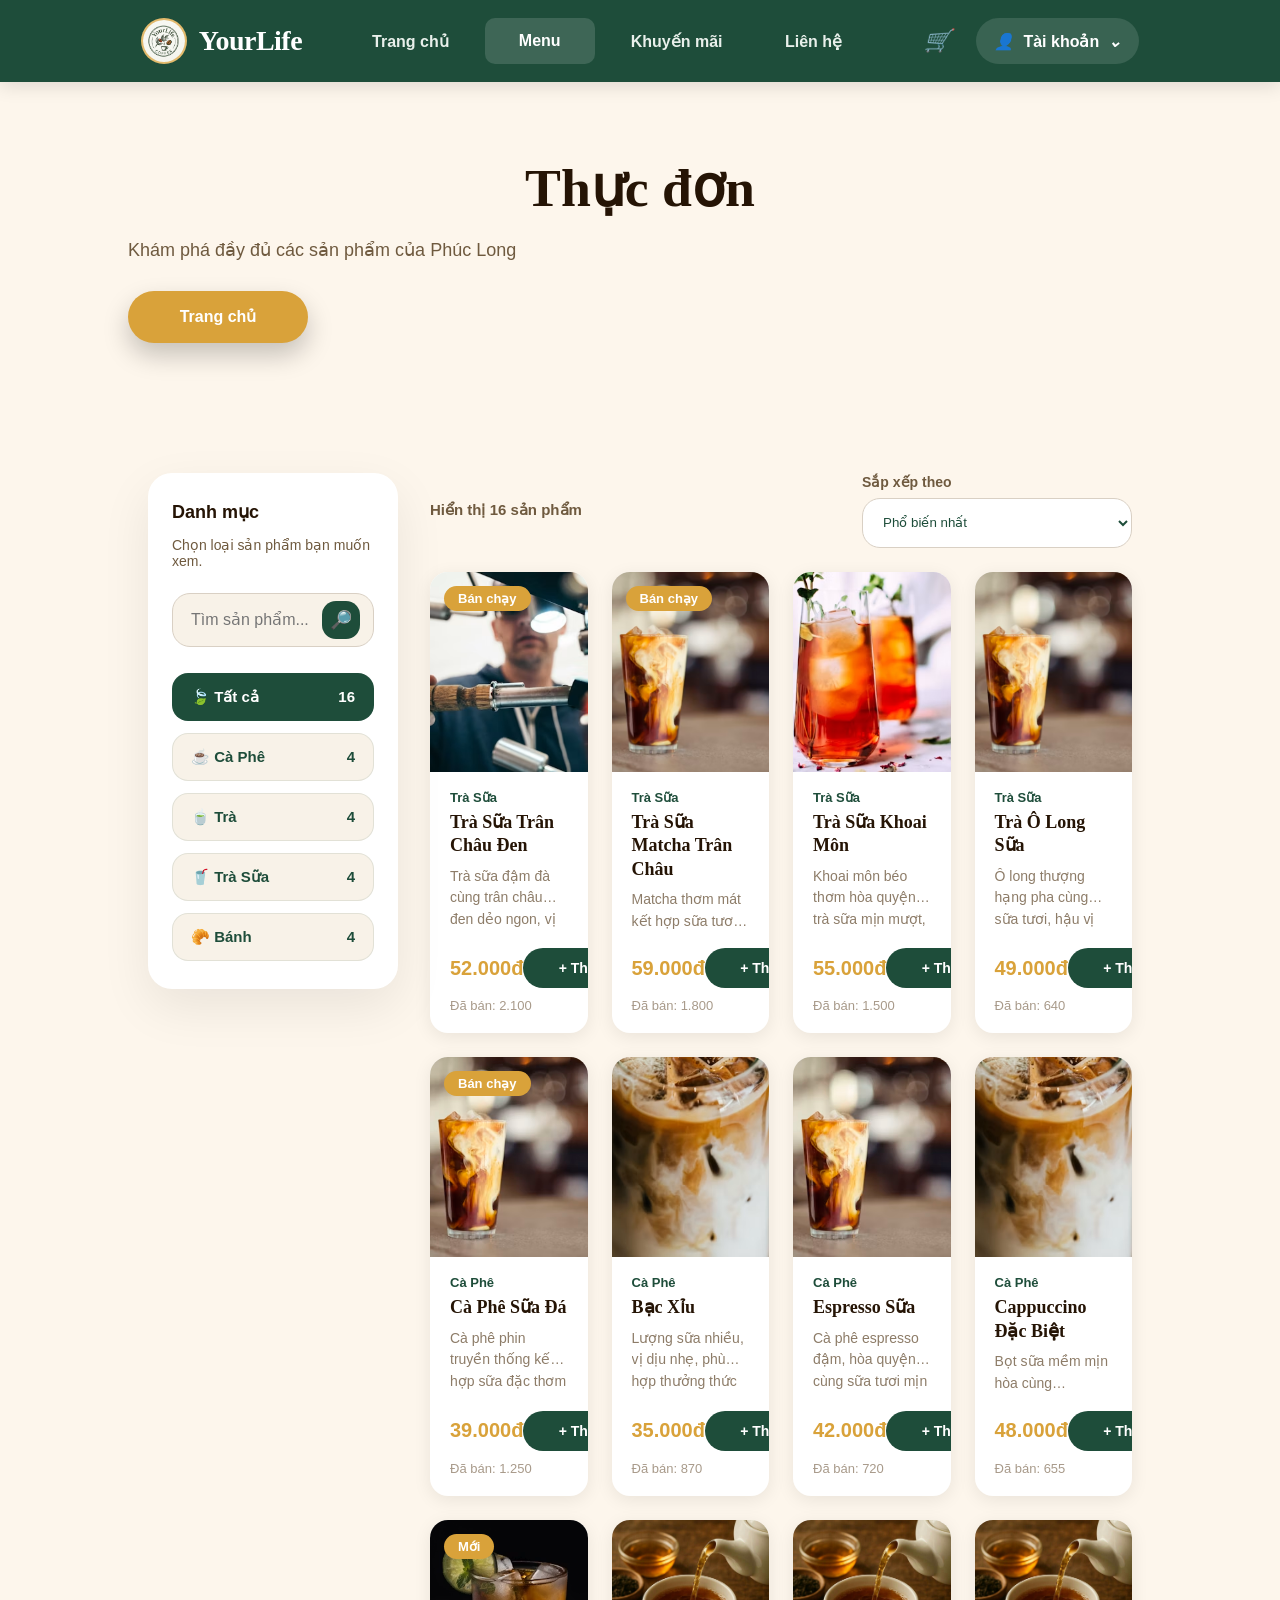
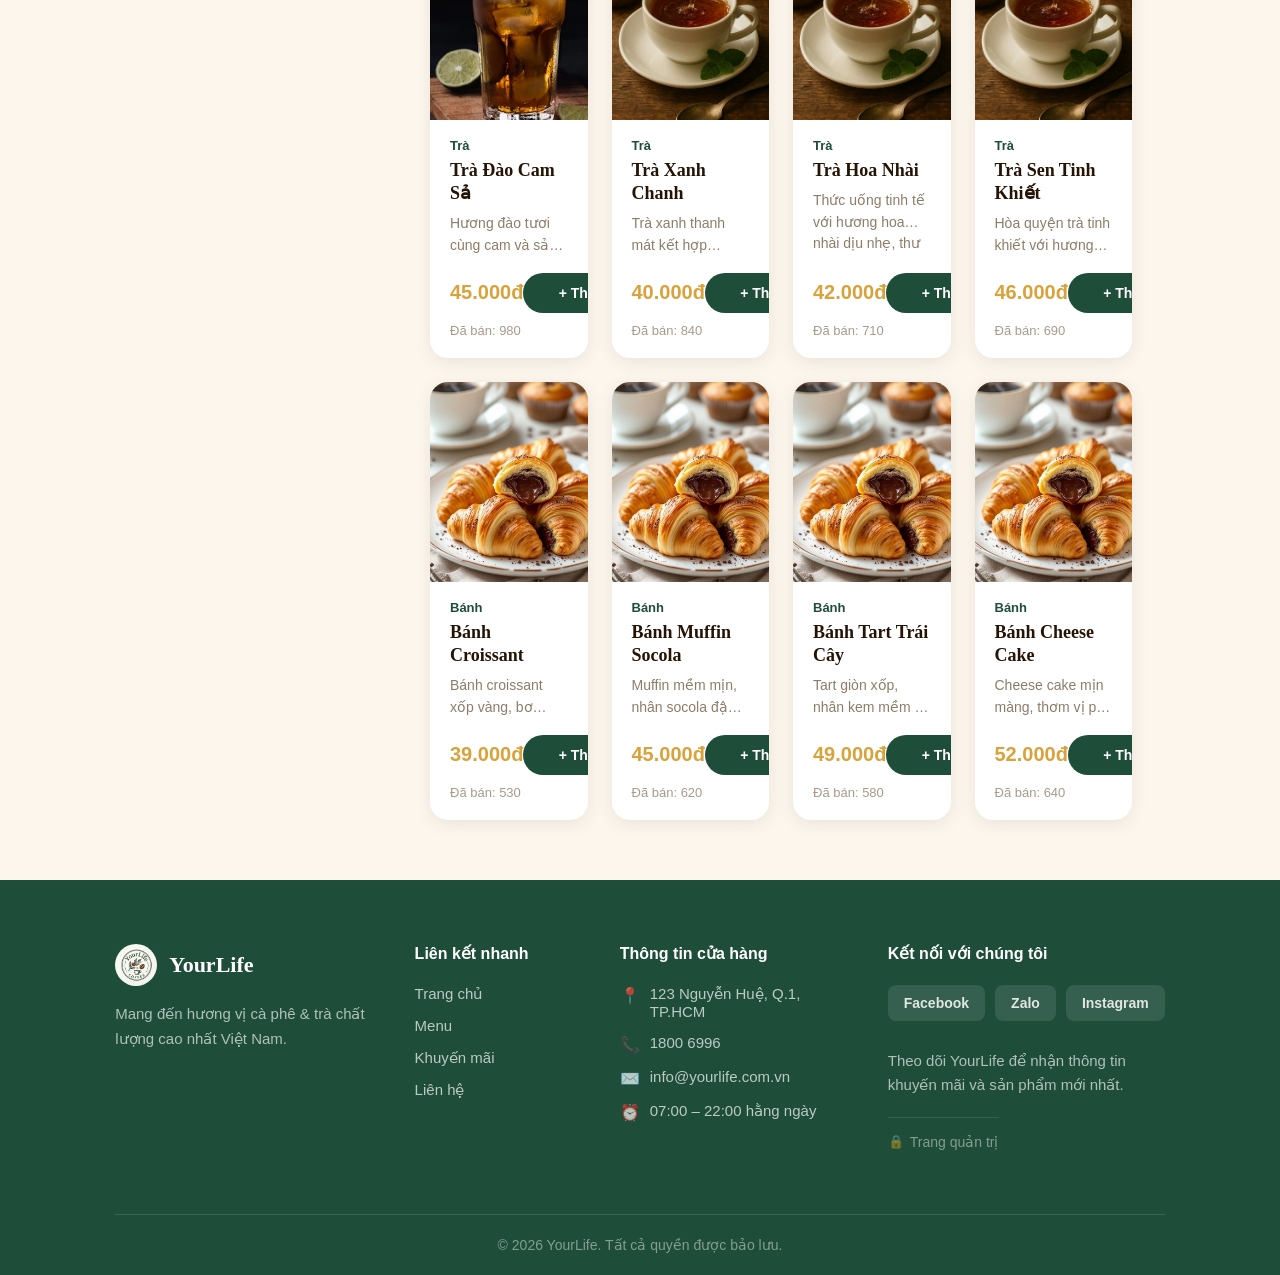
==== Menu.html @ 8ef3c460 "cc" ====
<!doctype html>
<html lang="vi">
  <head>
    <meta charset="UTF-8" />
    <meta name="viewport" content="width=device-width, initial-scale=1.0" />
    <title>YourLife Coffee - Menu</title>
    
    <link rel="stylesheet" href="./assets/css/style.css" />
  </head>
  <body id="top">
    <header class="header">
      <a href="./index.html" target="_self" class="header-brand">
        <div class="brand-icon">
          <img src="./assets/images/logo.jpg" alt="YourLife Coffee" />
        </div>
        <span class="brand-name">YourLife</span>
      </a>
      <nav class="navbar">
        <ul class="nav">
          <li class="nav-item"><a href="./index.html" class="nav-link">Trang chủ</a></li>
          <li class="nav-item"><a href="./Menu.html" class="nav-link active">Menu</a></li>
          <li class="nav-item"><a href="#" class="nav-link">Khuyến mãi</a></li>
          <li class="nav-item"><a href="./pages/contact.html" class="nav-link">Liên hệ</a></li>
        </ul>
      </nav>
      <div class="header-action">
        <a href="./index.html" class="cart">
          <i class="icon-cart"></i>
        </a>
        <button class="account">
          <i class="icon-user"></i>
          <span>Tài khoản</span>
          <i class="icon-char"></i>
        </button>
      </div>
    </header>

    <main>
      <section class="menu-hero">
        <div class="menu-hero-inner">
          <div class="menu-title-group">
            
            <h1 class="menu-heading">Thực đơn</h1>
            <p class="menu-desc">Khám phá đầy đủ các sản phẩm của Phúc Long</p>
            <div class="menu-hero-actions">
              <a href="./index.html" class="btn-primary">Trang chủ</a>
       
            </div>
          </div>
        </div>
      </section>

      <section class="menu-layout" id="menu-panel">
        <aside class="menu-sidebar">
          <h3>Danh mục</h3>
          <p>Chọn loại sản phẩm bạn muốn xem.</p>
          <div class="menu-search">
            <input id="product-search" type="search" placeholder="Tìm sản phẩm..." />
            <span class="icon-search">🔎</span>
          </div>
        <div class="menu-categories">

    <a href="#" class="menu-category-link active" data-category="all">
        <span class="menu-category-name">
            <span class="menu-category-icon">🍃</span>
            Tất cả
        </span>
        <span class="menu-category-count">16</span>
    </a>

    <a href="#" class="menu-category-link" data-category="cafe">
        <span class="menu-category-name">
            <span class="menu-category-icon">☕</span>
            Cà Phê
        </span>
        <span class="menu-category-count">4</span>
    </a>

    <a href="#" class="menu-category-link" data-category="tra">
        <span class="menu-category-name">
            <span class="menu-category-icon">🍵</span>
            Trà
        </span>
        <span class="menu-category-count">4</span>
    </a>

    <a href="#" class="menu-category-link" data-category="trasua">
        <span class="menu-category-name">
            <span class="menu-category-icon">🥤</span>
            Trà Sữa
        </span>
        <span class="menu-category-count">4</span>
    </a>

    <a href="#" class="menu-category-link" data-category="banh">
        <span class="menu-category-name">
            <span class="menu-category-icon">🥐</span>
            Bánh
        </span>
        <span class="menu-category-count">4</span>
    </a>

</div>
          </div>
        </aside>

        <div class="menu-panel">
          <div class="menu-content-header">
            <div class="menu-results">Hiển thị 16 sản phẩm</div>
            <div class="menu-sort">
              <label for="sort">Sắp xếp theo</label>
              <select id="sort">
                <option value="popular">Phổ biến nhất</option>
                <option value="low-high">Giá thấp đến cao</option>
                <option value="high-low">Giá cao đến thấp</option>
                <option value="newest">Mới nhất</option>
              </select>
            </div>
          </div>

          <div class="product-grid">
            <div class="product-card" data-category="trasua" data-name="Trà Sữa Trân Châu Đen">
              <div class="product-image-wrap">
                <img src="./assets/images/menu/trasuatranchauden.avif" alt="Trà Sữa Trân Châu Đen" />
                <span class="product-badge ban-chay">Bán chạy</span>
              </div>
              <div class="product-body">
                <span class="product-category">Trà Sữa</span>
                <h3 class="product-name">Trà Sữa Trân Châu Đen</h3>
                <p class="product-desc">Trà sữa đậm đà cùng trân châu đen dẻo ngon, vị ngọt vừa phải.</p>
                <div class="product-footer">
                  <span class="product-price">52.000đ</span>
                  <button class="btn-add">+ Thêm</button>
                </div>
                <p class="product-sold">Đã bán: 2.100</p>
              </div>
            </div>
            <div class="product-card" data-category="trasua" data-name="Trà Sữa Matcha Trân Châu">
              <div class="product-image-wrap">
                <img src="./assets/images/menu/trasua.avif" alt="Trà Sữa Matcha Trân Châu" />
                <span class="product-badge ban-chay">Bán chạy</span>
              </div>
              <div class="product-body">
                <span class="product-category">Trà Sữa</span>
                <h3 class="product-name">Trà Sữa Matcha Trân Châu</h3>
                <p class="product-desc">Matcha thơm mát kết hợp sữa tươi và trân châu, vị tươi sang.</p>
                <div class="product-footer">
                  <span class="product-price">59.000đ</span>
                  <button class="btn-add">+ Thêm</button>
                </div>
                <p class="product-sold">Đã bán: 1.800</p>
              </div>
            </div>
            <div class="product-card" data-category="trasua" data-name="Trà Sữa Khoai Môn">
              <div class="product-image-wrap">
                <img src="./assets/images/menu/truasuakhoaimon.avif" alt="Trà Sữa Khoai Môn" />
              </div>
              <div class="product-body">
                <span class="product-category">Trà Sữa</span>
                <h3 class="product-name">Trà Sữa Khoai Môn</h3>
                <p class="product-desc">Khoai môn béo thơm hòa quyện trà sữa mịn mượt, vị quyến rũ.</p>
                <div class="product-footer">
                  <span class="product-price">55.000đ</span>
                  <button class="btn-add">+ Thêm</button>
                </div>
                <p class="product-sold">Đã bán: 1.500</p>
              </div>
            </div>
            <div class="product-card" data-category="trasua" data-name="Trà Ô Long Sữa">
              <div class="product-image-wrap">
                <img src="./assets/images/menu/trasua.avif" alt="Trà Ô Long Sữa" />
              </div>
              <div class="product-body">
                <span class="product-category">Trà Sữa</span>
                <h3 class="product-name">Trà Ô Long Sữa</h3>
                <p class="product-desc">Ô long thượng hạng pha cùng sữa tươi, hậu vị ngọt thanh đặc trưng.</p>
                <div class="product-footer">
                  <span class="product-price">49.000đ</span>
                  <button class="btn-add">+ Thêm</button>
                </div>
                <p class="product-sold">Đã bán: 640</p>
              </div>
            </div>
            
            <div class="product-card" data-category="cafe" data-name="Cà Phê Sữa Đá">
              <div class="product-image-wrap">
                <img src="./assets/images/menu/cafesuada.avif" alt="Cà Phê Sữa Đá" />
                <span class="product-badge ban-chay">Bán chạy</span>
              </div>
              <div class="product-body">
                <span class="product-category">Cà Phê</span>
                <h3 class="product-name">Cà Phê Sữa Đá</h3>
                <p class="product-desc">Cà phê phin truyền thống kết hợp sữa đặc thơm ngon, đậm vị Việt.</p>
                <div class="product-footer">
                  <span class="product-price">39.000đ</span>
                  <button class="btn-add">+ Thêm</button>
                </div>
                <p class="product-sold">Đã bán: 1.250</p>
              </div>
            </div>
            <div class="product-card" data-category="cafe" data-name="Bạc Xỉu">
              <div class="product-image-wrap">
                <img src="./assets/images/menu/bacxiu.avif" alt="Bạc Xỉu" />
              </div>
              <div class="product-body">
                <span class="product-category">Cà Phê</span>
                <h3 class="product-name">Bạc Xỉu</h3>
                <p class="product-desc">Lượng sữa nhiều, vị dịu nhẹ, phù hợp thưởng thức khi cần thư giãn.</p>
                <div class="product-footer">
                  <span class="product-price">35.000đ</span>
                  <button class="btn-add">+ Thêm</button>
                </div>
                <p class="product-sold">Đã bán: 870</p>
              </div>
            </div>
            <div class="product-card" data-category="cafe" data-name="Espresso Sữa">
              <div class="product-image-wrap">
                <img src="./assets/images/menu/cafesuada.avif" alt="Espresso Sữa" />
              </div>
              <div class="product-body">
                <span class="product-category">Cà Phê</span>
                <h3 class="product-name">Espresso Sữa</h3>
                <p class="product-desc">Cà phê espresso đậm, hòa quyện cùng sữa tươi mịn màng.</p>
                <div class="product-footer">
                  <span class="product-price">42.000đ</span>
                  <button class="btn-add">+ Thêm</button>
                </div>
                <p class="product-sold">Đã bán: 720</p>
              </div>
            </div>
            <div class="product-card" data-category="cafe" data-name="Cappuccino Đặc Biệt">
              <div class="product-image-wrap">
                <img src="./assets/images/menu/bacxiu.avif" alt="Cappuccino Đặc Biệt" />
              </div>
              <div class="product-body">
                <span class="product-category">Cà Phê</span>
                <h3 class="product-name">Cappuccino Đặc Biệt</h3>
                <p class="product-desc">Bọt sữa mềm mịn hòa cùng espresso đậm, tạo vị cà phê chuẩn Ý.</p>
                <div class="product-footer">
                  <span class="product-price">48.000đ</span>
                  <button class="btn-add">+ Thêm</button>
                </div>
                <p class="product-sold">Đã bán: 655</p>
              </div>
            </div>
            <div class="product-card" data-category="tra" data-name="Trà Đào Cam Sả">
              <div class="product-image-wrap">
                <img src="./assets/images/menu/tradaocamxa.avif" alt="Trà Đào Cam Sả" />
                <span class="product-badge moi">Mới</span>
              </div>
              <div class="product-body">
                <span class="product-category">Trà</span>
                <h3 class="product-name">Trà Đào Cam Sả</h3>
                <p class="product-desc">Hương đào tươi cùng cam và sả tạo thức uống mát lạnh, thanh khiết.</p>
                <div class="product-footer">
                  <span class="product-price">45.000đ</span>
                  <button class="btn-add">+ Thêm</button>
                </div>
                <p class="product-sold">Đã bán: 980</p>
              </div>
            </div>
            <div class="product-card" data-category="tra" data-name="Trà Xanh Chanh">
              <div class="product-image-wrap">
                <img src="./assets/images/trà.jpg" alt="Trà Xanh Chanh" />
              </div>
              <div class="product-body">
                <span class="product-category">Trà</span>
                <h3 class="product-name">Trà Xanh Chanh</h3>
                <p class="product-desc">Trà xanh thanh mát kết hợp chanh tươi, giải nhiệt sảng khoái.</p>
                <div class="product-footer">
                  <span class="product-price">40.000đ</span>
                  <button class="btn-add">+ Thêm</button>
                </div>
                <p class="product-sold">Đã bán: 840</p>
              </div>
            </div>
            <div class="product-card" data-category="tra" data-name="Trà Hoa Nhài">
              <div class="product-image-wrap">
                <img src="./assets/images/trà.jpg" alt="Trà Hoa Nhài" />
              </div>
              <div class="product-body">
                <span class="product-category">Trà</span>
                <h3 class="product-name">Trà Hoa Nhài</h3>
                <p class="product-desc">Thức uống tinh tế với hương hoa nhài dịu nhẹ, thư thái ngày dài.</p>
                <div class="product-footer">
                  <span class="product-price">42.000đ</span>
                  <button class="btn-add">+ Thêm</button>
                </div>
                <p class="product-sold">Đã bán: 710</p>
              </div>
            </div>
            <div class="product-card" data-category="tra" data-name="Trà Sen Tinh Khiết">
              <div class="product-image-wrap">
                <img src="./assets/images/trà.jpg" alt="Trà Sen Tinh Khiết" />
              </div>
              <div class="product-body">
                <span class="product-category">Trà</span>
                <h3 class="product-name">Trà Sen Tinh Khiết</h3>
                <p class="product-desc">Hòa quyện trà tinh khiết với hương sen thơm, thanh mát dịu dàng.</p>
                <div class="product-footer">
                  <span class="product-price">46.000đ</span>
                  <button class="btn-add">+ Thêm</button>
                </div>
                <p class="product-sold">Đã bán: 690</p>
              </div>
            </div>
            <div class="product-card" data-category="banh" data-name="Bánh Croissant">
              <div class="product-image-wrap">
                <img src="./assets/images/bánh.jpg" alt="Bánh Croissant" />
              </div>
              <div class="product-body">
                <span class="product-category">Bánh</span>
                <h3 class="product-name">Bánh Croissant</h3>
                <p class="product-desc">Bánh croissant xốp vàng, bơ thơm ngậy, phù hợp dùng cùng cà phê.</p>
                <div class="product-footer">
                  <span class="product-price">39.000đ</span>
                  <button class="btn-add">+ Thêm</button>
                </div>
                <p class="product-sold">Đã bán: 530</p>
              </div>
            </div>
            <div class="product-card" data-category="banh" data-name="Bánh Muffin Socola">
              <div class="product-image-wrap">
                <img src="./assets/images/bánh.jpg" alt="Bánh Muffin Socola" />
              </div>
              <div class="product-body">
                <span class="product-category">Bánh</span>
                <h3 class="product-name">Bánh Muffin Socola</h3>
                <p class="product-desc">Muffin mềm mịn, nhân socola đậm đà, thích hợp cho buổi chiều nhẹ nhàng.</p>
                <div class="product-footer">
                  <span class="product-price">45.000đ</span>
                  <button class="btn-add">+ Thêm</button>
                </div>
                <p class="product-sold">Đã bán: 620</p>
              </div>
            </div>
            <div class="product-card" data-category="banh" data-name="Bánh Tart Trái Cây">
              <div class="product-image-wrap">
                <img src="./assets/images/bánh.jpg" alt="Bánh Tart Trái Cây" />
              </div>
              <div class="product-body">
                <span class="product-category">Bánh</span>
                <h3 class="product-name">Bánh Tart Trái Cây</h3>
                <p class="product-desc">Tart giòn xốp, nhân kem mềm và trái cây tươi tắn.</p>
                <div class="product-footer">
                  <span class="product-price">49.000đ</span>
                  <button class="btn-add">+ Thêm</button>
                </div>
                <p class="product-sold">Đã bán: 580</p>
              </div>
            </div>
            <div class="product-card" data-category="banh" data-name="Bánh Cheese Cake">
              <div class="product-image-wrap">
                <img src="./assets/images/bánh.jpg" alt="Bánh Cheese Cake" />
              </div>
              <div class="product-body">
                <span class="product-category">Bánh</span>
                <h3 class="product-name">Bánh Cheese Cake</h3>
                <p class="product-desc">Cheese cake mịn màng, thơm vị phô mai, dịu nhẹ và béo ngậy.</p>
                <div class="product-footer">
                  <span class="product-price">52.000đ</span>
                  <button class="btn-add">+ Thêm</button>
                </div>
                <p class="product-sold">Đã bán: 640</p>
              </div>
            </div>
          </div>
        </div>
      </section>
    </main>

    <footer class="footer">
      <div class="footer-main">
        <div class="footer-brand">
          <div class="footer-brand-icon">
            <img src="./assets/images/logo.jpg" alt="YourLife" />
          </div>
          <span class="footer-brand-name">YourLife</span>
        </div>
        <p class="footer-tagline">
          Mang đến hương vị cà phê & trà chất lượng cao nhất Việt Nam.
        </p>
      </div>
      <div class="footer-link">
        <h3 class="footer-heading">Liên kết nhanh</h3>
        <ul>
          <li><a href="./index.html">Trang chủ</a></li>
          <li><a href="./Menu.html">Menu</a></li>
          <li><a href="#">Khuyến mãi</a></li>
          <li><a href="./pages/contact.html">Liên hệ</a></li>
        </ul>
      </div>
      <div class="footer-link">
        <h3 class="footer-heading">Thông tin cửa hàng</h3>
        <div class="footer-info-list">
          <div class="footer-info-item">
            <span class="fi-icon">📍</span>
            <span>123 Nguyễn Huệ, Q.1, TP.HCM</span>
          </div>
          <div class="footer-info-item">
            <span class="fi-icon">📞</span>
            <span>1800 6996</span>
          </div>
          <div class="footer-info-item">
            <span class="fi-icon">✉️</span>
            <span>info@yourlife.com.vn</span>
          </div>
          <div class="footer-info-item">
            <span class="fi-icon">⏰</span>
            <span>07:00 – 22:00 hằng ngày</span>
          </div>
        </div>
      </div>
      <div>
        <h3 class="footer-heading">Kết nối với chúng tôi</h3>
        <div class="footer-social">
          <a class="social-btn" href="#">Facebook</a>
          <a class="social-btn" href="#">Zalo</a>
          <a class="social-btn" href="#">Instagram</a>
        </div>
        <p class="footer-contact-desc">
          Theo dõi YourLife để nhận thông tin khuyến mãi và sản phẩm mới nhất.
        </p>
        <a href="#" class="footer-admin">Trang quản trị</a>
      </div>
      <div class="footer-bottom">
        <p class="footer-copyright">© 2026 YourLife. Tất cả quyền được bảo lưu.</p>
      </div>
    </footer>
    
    <script>
      const categoryLinks = document.querySelectorAll('.menu-category-link');
      const productGrid = document.querySelector('.product-grid');
      const productCards = Array.from(document.querySelectorAll('.product-card'));
      const resultsText = document.querySelector('.menu-results');
      const searchInput = document.getElementById('product-search');
      const sortSelect = document.getElementById('sort');
      let currentCategory = 'all';
      let currentQuery = '';
      let currentSort = 'popular';
      const originalOrder = productCards.slice();

      function parsePrice(card) {
        const priceText = card.querySelector('.product-price')?.textContent || '';
        return Number(priceText.replace(/[^0-9]/g, '')) || 0;
      }

      function sortVisibleCards(visibleCards, sortType) {
        const sortedCards = visibleCards.slice();
        if (sortType === 'low-high') {
          sortedCards.sort((a, b) => parsePrice(a) - parsePrice(b));
        } else if (sortType === 'high-low') {
          sortedCards.sort((a, b) => parsePrice(b) - parsePrice(a));
        } else if (sortType === 'newest') {
          sortedCards.sort((a, b) => originalOrder.indexOf(a) - originalOrder.indexOf(b));
        }
        sortedCards.forEach(card => productGrid.appendChild(card));
      }

      function updateProducts() {
        const normalizedQuery = currentQuery.trim().toLowerCase();
        const visibleCards = [];
        productCards.forEach(card => {
          const cardCategory = card.dataset.category;
          const cardName = card.dataset.name.toLowerCase();
          const matchesCategory = currentCategory === 'all' || cardCategory === currentCategory;
          const matchesSearch = !normalizedQuery || cardName.includes(normalizedQuery);
          const shouldShow = matchesCategory && matchesSearch;
          card.style.display = shouldShow ? '' : 'none';
          if (shouldShow) visibleCards.push(card);
        });
        resultsText.textContent = `Hiển thị ${visibleCards.length} sản phẩm`;
        sortVisibleCards(visibleCards, currentSort);
      }

      categoryLinks.forEach(link => {
        link.addEventListener('click', event => {
          event.preventDefault();
          categoryLinks.forEach(item => item.classList.remove('active'));
          link.classList.add('active');
          currentCategory = link.dataset.category;
          updateProducts();
        });
      });

      searchInput.addEventListener('input', () => {
        currentQuery = searchInput.value;
        updateProducts();
      });

      sortSelect.addEventListener('change', () => {
        currentSort = sortSelect.value;
        updateProducts();
      });

      updateProducts();
    </script>
  </body>
</html>
---- assets/css/style.css ----
@import url('./base/base.css');
* {
  margin: 0;
  padding: 0;
  box-sizing: border-box;
}
html {
  scroll-behavior: smooth;
}
body {
  font-family: Arial, Helvetica, sans-serif;
  background-color: var(--mau-nen);
  color: #1f1f1f;
}
a {
  text-decoration: none;
  color: inherit;
}
ul {
  list-style: none;
}
img {
  max-width: 100%;
  display: block;
}
.header {
  width: 100%;
  height: 82px;
  padding: 0 11%;
  background-color: var(--mau-chinh);
  display: flex;
  align-items: center;
  justify-content: space-between;
  position: sticky;
  top: 0;
  z-index: 1000;
  box-shadow: 0 4px 18px rgba(0, 0, 0, 0.12);
}
.header-brand {
  display: flex;
  align-items: center;
  gap: 12px;
}
.brand-icon {
  width: 46px;
  height: 46px;
  border-radius: 50%;
  overflow: hidden;
  background-color: #d9a23a;
  border: 2px solid rgba(255, 255, 255, 0.25);
  display: flex;
  align-items: center;
  justify-content: center;
}
.brand-icon img {
  width: 100%;
  height: 100%;
  object-fit: cover;
}
.brand-name {
  font-family: Georgia, 'Times New Roman', serif;
  font-size: 28px;
  font-weight: 700;
  color: #ffffff;
  letter-spacing: -0.5px;
}
.navbar {
  flex: 1;
  display: flex;
  justify-content: center;
}
.nav {
  display: flex;
  align-items: center;
  gap: 14px;
}
.nav-link {
  display: inline-flex;
  align-items: center;
  justify-content: center;
  min-width: 110px;
  height: 46px;
  padding: 0 22px;
  border-radius: 10px;
  color: #e9f0eb;
  font-size: 16px;
  font-weight: 700;
  transition: 0.25s ease;
}
.nav-link:hover,
.nav-link.active {
  background-color: rgba(255, 255, 255, 0.14);
  color: #ffffff;
}
.header-action {
  display: flex;
  align-items: center;
  gap: 18px;
}
.cart {
  width: 42px;
  height: 42px;
  border-radius: 50%;
  display: flex;
  align-items: center;
  justify-content: center;
  color: #ffffff;
  transition: 0.25s ease;
}
.cart:hover {
  background-color: rgba(255, 255, 255, 0.12);
}
.icon-cart::before {
  content: '🛒';
  font-size: 22px;
}
.account {
  height: 46px;
  padding: 0 18px;
  border: none;
  border-radius: 24px;
  background-color: rgba(255, 255, 255, 0.12);
  color: #ffffff;
  display: flex;
  align-items: center;
  gap: 9px;
  font-size: 16px;
  font-weight: 700;
  cursor: pointer;
  transition: 0.25s ease;
}
.account:hover {
  background-color: rgba(255, 255, 255, 0.2);
}
.icon-user::before {
  content: '👤';
  font-size: 16px;
}
.icon-char::before {
  content: '⌄';
  font-size: 16px;
}
.first-section {
  min-height: 665px;
  background-image:
    linear-gradient(
      90deg,
      rgba(11, 41, 29, 0.92) 0%,
      rgba(11, 41, 29, 0.78) 42%,
      rgba(11, 41, 29, 0.62) 100%
    ),
    url('../images/banner.png');
  background-size: cover;
  background-position: center;
  background-repeat: no-repeat;
}
.first-overlay {
  width: 100%;
  min-height: 665px;
  display: flex;
  align-items: center;
}
.first-container {
  width: 100%;
  max-width: 920px;
  margin-left: 27.5%;
  padding: 70px 20px;
}
.first-badge {
  width: fit-content;
  min-height: 44px;
  padding: 0 22px;
  border-radius: 24px;
  border: 1px solid rgba(217, 162, 58, 0.7);
  background-color: rgba(217, 162, 58, 0.15);
  color: #d9a23a;
  display: flex;
  align-items: center;
  gap: 8px;
  font-size: 17px;
  font-weight: 700;
  margin-bottom: 34px;
}
.icon-cup::before {
  content: '☕';
  font-style: normal;
}
.first-title {
  font-family: Georgia, 'Times New Roman', serif;
  font-size: clamp(50px, 5.4vw, 84px);
  line-height: 1.08;
  font-weight: 700;
  color: #ffffff;
  letter-spacing: -1.8px;
  margin-bottom: 30px;
}
.first-title span {
  color: #d9a23a;
}
.first-desc {
  max-width: 740px;
  color: rgba(255, 255, 255, 0.86);
  font-size: 24px;
  line-height: 1.55;
  margin-bottom: 40px;
}
.first-action {
  display: flex;
  align-items: center;
  gap: 20px;
}
.btn-primary,
.btn-outline {
  min-width: 215px;
  height: 66px;
  border-radius: 34px;
  padding: 0 34px;
  display: inline-flex;
  align-items: center;
  justify-content: center;
  gap: 12px;
  font-size: 20px;
  font-weight: 800;
  transition: 0.25s ease;
}
.btn-primary {
  background-color: #d9a23a;
  color: #ffffff;
  box-shadow: 0 12px 26px rgba(0, 0, 0, 0.22);
}
.btn-primary:hover {
  transform: translateY(-3px);
  background-color: #c9922f;
}
.icon-arrow-right::before {
  content: '→';
  font-style: normal;
  font-size: 24px;
}
.btn-outline {
  border: 1px solid rgba(255, 255, 255, 0.35);
  background-color: rgba(255, 255, 255, 0.08);
  color: #ffffff;
  backdrop-filter: blur(4px);
}
.btn-outline:hover {
  transform: translateY(-3px);
  background-color: rgba(255, 255, 255, 0.16);
}
.stats {
  background-color: var(--mau-chinh);
  padding: 22px 10%;
}
.stat-container {
  max-width: 1280px;
  margin: 0 auto;
  display: grid;
  grid-template-columns: repeat(2, 1fr);
  gap: 30px;
}
.stat-item {
  text-align: center;
}
.stat-title {
  color: #d9a23a;
  font-size: 28px;
  font-weight: 800;
  margin-bottom: 6px;
}
.stat-info {
  color: rgba(255, 255, 255, 0.86);
  font-size: 17px;
  font-weight: 500;
}
.second-section {
  background-color: var(--mau-nen);
  padding: 86px 9% 92px;
}
.second-container {
  max-width: 1440px;
  margin: 0 auto;
}
.second-header {
  text-align: center;
  margin-bottom: 56px;
}
.second-title {
  font-family: Georgia, 'Times New Roman', serif;
  font-size: 42px;
  line-height: 1.2;
  color: #251405;
  margin-bottom: 14px;
}
.second-decs {
  color: #8d7c68;
  font-size: 22px;
}
.second-category {
  display: grid;
  grid-template-columns: repeat(4, 1fr);
  gap: 24px;
}
.category-card {
  position: relative;
  height: 285px;
  border-radius: 18px;
  overflow: hidden;
  box-shadow: 0 12px 26px rgba(0, 0, 0, 0.14);
  isolation: isolate;
}
.category-image {
  width: 100%;
  height: 100%;
  object-fit: cover;
  transition: 0.35s ease;
}
.category-overlay {
  position: absolute;
  inset: 0;
  background: linear-gradient(
    180deg,
    rgba(0, 0, 0, 0.08) 0%,
    rgba(0, 0, 0, 0.22) 45%,
    rgba(0, 0, 0, 0.72) 100%
  );
  display: flex;
  align-items: flex-end;
  padding: 24px;
}
.category-content {
  color: #ffffff;
}
.category-icon {
  display: inline-flex;
  align-items: center;
  justify-content: center;
  font-size: 25px;
  margin-bottom: 12px;
}
.category-name {
  font-family: Georgia, 'Times New Roman', serif;
  font-size: 28px;
  line-height: 1.1;
  font-weight: 700;
  margin-bottom: 6px;
  text-shadow: 0 2px 8px rgba(0, 0, 0, 0.35);
}
.category-count {
  font-size: 16px;
  font-weight: 800;
  color: rgba(255, 255, 255, 0.9);
}
.category-card:hover .category-image {
  transform: scale(1.08);
}
.category-card:hover {
  transform: translateY(-4px);
}
main > section:not(.first-section):not(.stats):not(.second-section) {
  padding: 60px 10%;
  background-color: var(--mau-nen);
}
main > section:not(.first-section):not(.stats):not(.second-section) h1,
main > section:not(.first-section):not(.stats):not(.second-section) h2 {
  font-family: Georgia, 'Times New Roman', serif;
  color: #251405;
  text-align: center;
}
@media (max-width: 1200px) {
  .header {
    padding: 0 5%;
  }
  .first-container {
    margin-left: 14%;
  }
  .second-category {
    grid-template-columns: repeat(2, 1fr);
  }
  .category-card {
    height: 270px;
  }
}
@media (max-width: 768px) {
  .header {
    height: auto;
    min-height: 76px;
    padding: 14px 20px;
    flex-wrap: wrap;
    gap: 16px;
  }
  .navbar {
    order: 3;
    width: 100%;
  }
  .nav {
    width: 100%;
    overflow-x: auto;
    justify-content: flex-start;
    gap: 8px;
    padding-bottom: 4px;
  }
  .nav-link {
    min-width: auto;
    height: 40px;
    padding: 0 16px;
    font-size: 14px;
    white-space: nowrap;
  }
  .brand-name {
    font-size: 24px;
  }
  .header-action {
    gap: 8px;
  }
  .account {
    height: 40px;
    padding: 0 12px;
    font-size: 14px;
  }
  .first-section,
  .first-overlay {
    min-height: 620px;
  }
  .first-container {
    margin-left: 0;
    padding: 70px 24px;
  }
  .first-badge {
    font-size: 14px;
  }
  .first-desc {
    font-size: 18px;
  }
  .first-action {
    flex-direction: column;
    align-items: flex-start;
  }
  .btn-primary,
  .btn-outline {
    width: 100%;
    max-width: 320px;
    height: 56px;
    font-size: 17px;
  }
  .stat-container {
    grid-template-columns: 1fr;
  }
  .second-section {
    padding: 64px 20px;
  }
  .second-title {
    font-size: 34px;
  }
  .second-decs {
    font-size: 18px;
  }
  .second-category {
    grid-template-columns: 1fr;
  }
  .category-card {
    height: 245px;
  }
}

/* ========================================
   SẢN PHẨM BÁN CHẠY
   ======================================== */
.third-section {
  background-color: var(--mau-nen);
  padding: 86px 9% 92px;
}

.third-container {
  max-width: 1440px;
  margin: 0 auto;
}

.third-header {
  display: flex;
  align-items: flex-end;
  justify-content: space-between;
  margin-bottom: 48px;
}

.third-header-left {
  display: flex;
  flex-direction: column;
  gap: 8px;
}

.third-title {
  font-family: Georgia, 'Times New Roman', serif;
  font-size: 38px;
  font-weight: 700;
  color: #251405;
  line-height: 1.2;
}

.third-desc {
  font-size: 17px;
  color: #8d7c68;
}

.third-view-all {
  font-size: 16px;
  font-weight: 700;
  color: var(--mau-chinh);
  display: flex;
  align-items: center;
  gap: 4px;
  transition: 0.25s ease;
  white-space: nowrap;
}

.third-view-all:hover {
  opacity: 0.75;
}

.third-view-all::after {
  content: '›';
  font-size: 20px;
  line-height: 1;
}

.product-grid {
  display: grid;
  grid-template-columns: repeat(4, 1fr);
  gap: 24px;
}

/* ========================================
   MENU PAGE
   ======================================== */

.menu-hero {
  padding: 40px 9% 25px;
  background-color: var(--mau-nen);
}

.menu-hero-inner {
  max-width: 1320px;
  margin: 0 auto;
  display: grid;
  grid-template-columns: 1fr;
  gap: 20px;
}

.menu-title-group {
  margin: 0;
}

.menu-label {
  display: inline-flex;
  align-items: center;
  justify-content: center;
  min-width: 92px;
  padding: 12px 18px;
  border-radius: 20px;
  background: #ffffff;
  color: #1e4d3a;
  font-size: 14px;
  font-weight: 700;
  box-shadow: 0 10px 24px rgba(0, 0, 0, 0.08);
}

.menu-heading {
  font-family: Georgia, 'Times New Roman', serif;
  font-size: clamp(40px, 4.2vw, 56px);
  line-height: 1.05;
  color: #251405;
  margin: 18px 0 18px;
}

.menu-desc {
  max-width: 720px;
  color: #6f5a3f;
  font-size: 18px;
  line-height: 1.8;
}

.menu-hero-actions {
  display: flex;
  flex-wrap: wrap;
  gap: 16px;
  margin-top: 24px;
}

.menu-hero-actions .btn-primary,
.menu-hero-actions .btn-outline {
  min-width: 180px;
  height: 52px;
  border-radius: 28px;
  font-size: 16px;
  font-weight: 700;
}

.menu-hero-actions .btn-outline {
  background-color: rgba(255, 255, 255, 0.92);
  color: #1e4d3a;
  border: 1px solid rgba(30, 77, 58, 0.12);
  box-shadow: 0 14px 30px rgba(0, 0, 0, 0.06);
}

.menu-hero-actions .btn-outline:hover {
  background-color: #ffffff;
}

.menu-layout {
    width: calc(100% - 40px);
    max-width: 1800px;
    margin: 10px auto 0;
    padding: 0 0 80px;

    display: grid;
    grid-template-columns: 250px minmax(0, 1fr);
    gap: 32px;
    align-items: start;
}

.menu-sidebar {
  background: #ffffff;
  border-radius: 24px;
  padding: 28px 24px;
  box-shadow: 0 18px 50px rgba(0, 0, 0, 0.08);
  position: sticky;
  top: 100px;
}

.menu-sidebar h3 {
  margin: 0 0 14px;
  color: #251405;
  font-size: 18px;
}

.menu-sidebar p {
  margin: 0 0 24px;
  color: #6f5a3f;
  font-size: 14px;
}

.menu-search {
  position: relative;
  margin-bottom: 26px;
}

.menu-search input {
  width: 100%;
  height: 54px;
  border-radius: 18px;
  border: 1px solid #d9d0c4;
  padding: 0 18px;
  background: #f8f2e8;
  color: #1e4d3a;
  font-size: 16px;
}

.menu-search .icon-search {
  position: absolute;
  right: 14px;
  top: 50%;
  transform: translateY(-50%);
  width: 38px;
  height: 38px;
  border-radius: 14px;
  background: #1e4d3a;
  color: #ffffff;
  display: grid;
  place-items: center;
  font-size: 18px;
}

.menu-categories {
  display: grid;
  gap: 12px;
}

.menu-category-link {
  display: flex;
  justify-content: space-between;
  align-items: center;
  padding: 14px 18px;
  border-radius: 16px;
  background: #f8f2e8;
  color: #1e4d3a;
  font-weight: 700;
  border: 1px solid rgba(30, 77, 58, 0.1);
  transition: 0.25s ease;
  font-size: 15px;
}

.menu-category-link.active {
  background: #1e4d3a;
  color: #ffffff;
  border-color: transparent;
}

.menu-category-link:hover {
  background: #ede8df;
}

.menu-content-header {
  display: flex;
  justify-content: space-between;
  align-items: center;
  gap: 18px;
  margin-bottom: 24px;
  flex-wrap: wrap;
}

.menu-results {
  color: #6f5a3f;
  font-weight: 700;
  font-size: 15px;
}

.menu-sort {
  min-width: 270px;
}

.menu-sort label {
  display: inline-block;
  margin-bottom: 8px;
  font-size: 14px;
  color: #6f5a3f;
  font-weight: 600;
}

.menu-sort select {
  width: 100%;
  min-height: 50px;
  border-radius: 18px;
  border: 1px solid #d9d0c4;
  padding: 0 16px;
  background: #ffffff;
  color: #1e4d3a;
}

.menu-panel {
  width: 100%;
}

.product-grid {
  display: grid;
  grid-template-columns: repeat(4, 1fr);
  gap: 24px;
}

.product-card {
  background-color: var(--mau-card);
  border-radius: 22px;
  overflow: hidden;
  box-shadow: 0 12px 34px rgba(0, 0, 0, 0.08);
  transition: 0.28s ease;
  display: flex;
  flex-direction: column;
  min-height: 4 px;
}

.product-card:hover {
  transform: translateY(-5px);
  box-shadow: 0 18px 42px rgba(0, 0, 0, 0.16);
}

.product-image-wrap {
  position: relative;
  height: 280px;
  overflow: hidden;
}

.product-image-wrap img {
  width: 100%;
  height: 100%;
  object-fit: cover;
  transition: 0.35s ease;
}

.product-card:hover .product-image-wrap img {
  transform: scale(1.06);
}

.product-name {
  font-size: 20px;
}

.product-price {
  font-size: 22px;
}

.btn-add {
  min-width: 120px;
  height: 44px;
  padding: 0 24px;
  border-radius: 24px;
  border: none;
  background-color: var(--mau-chinh);
  color: #ffffff;
  font-size: 15px;
  font-weight: 700;
  cursor: pointer;
  display: inline-flex;
  align-items: center;
  justify-content: center;
  gap: 6px;
  transition: 0.25s ease;
}

.btn-add:hover {
  background-color: #162e24;
  transform: translateY(-1px);
}

@media (max-width: 1200px) {
  .product-grid {
    grid-template-columns: repeat(3, minmax(0, 1fr));
  }
}

@media (max-width: 1024px) {
  .menu-layout {
    grid-template-columns: 1fr;
  }

  .product-grid {
    grid-template-columns: repeat(2, minmax(0, 1fr));
  }
}

@media (max-width: 768px) {
  .menu-layout {
    padding: 0 5% 60px;
  }

  .menu-sidebar {
    position: static;
    top: auto;
    margin-bottom: 24px;
  }

  .product-grid {
    grid-template-columns: 1fr;
  }
}

.product-card {
  background-color: var(--mau-card);
  border-radius: 18px;
  overflow: hidden;
  box-shadow: 0 4px 18px rgba(0, 0, 0, 0.08);
  transition: 0.28s ease;
  display: flex;
  flex-direction: column;
}

.product-card:hover {
  transform: translateY(-4px);
  box-shadow: 0 12px 32px rgba(0, 0, 0, 0.13);
}

.product-image-wrap {
  position: relative;
  height: 200px;
  overflow: hidden;
}

.product-image-wrap img {
  width: 100%;
  height: 100%;
  object-fit: cover;
  transition: 0.35s ease;
}

.product-card:hover .product-image-wrap img {
  transform: scale(1.06);
}

.product-badge {
  position: absolute;
  top: 14px;
  left: 14px;
  padding: 5px 14px;
  border-radius: 20px;
  font-size: 13px;
  font-weight: 700;
}

.product-badge.ban-chay {
  background-color: #d9a23a;
  color: #ffffff;
}

.product-badge.moi {
  background-color: #d9a23a;
  color: #ffffff;
}

.product-body {
  padding: 18px 20px 20px;
  display: flex;
  flex-direction: column;
  flex: 1;
}

.product-category {
  font-size: 13px;
  font-weight: 700;
  color: var(--mau-chinh);
  margin-bottom: 6px;
  text-transform: capitalize;
}

.product-name {
  font-family: Georgia, 'Times New Roman', serif;
  font-size: 18px;
  font-weight: 700;
  color: #251405;
  margin-bottom: 8px;
  line-height: 1.3;
}

.product-desc {
  font-size: 14px;
  color: #8d7c68;
  line-height: 1.55;
  margin-bottom: 16px;
  flex: 1;
  display: -webkit-box;
  -webkit-line-clamp: 2;
  -webkit-box-orient: vertical;
  overflow: hidden;
}

.product-footer {
  display: flex;
  align-items: center;
  justify-content: space-between;
  margin-top: auto;
}

.product-price {
  font-size: 20px;
  font-weight: 800;
  color: #d9a23a;
}

.btn-add {
  height: 40px;
  padding: 0 18px;
  border-radius: 22px;
  border: none;
  background-color: var(--mau-chinh);
  color: #ffffff;
  font-size: 14px;
  font-weight: 700;
  cursor: pointer;
  display: flex;
  align-items: center;
  gap: 6px;
  transition: 0.25s ease;
  white-space: nowrap;
}

.btn-add:hover {
  background-color: #162e24;
  transform: translateY(-2px);
}

.product-sold {
  font-size: 13px;
  color: #a89a8a;
  margin-top: 10px;
}

/* ========================================
   KHUYẾN MÃI
   ======================================== */
.promo-section {
  background-color: var(--mau-nen);
  padding: 0 9% 86px;
}

.promo-container {
  max-width: 1440px;
  margin: 0 auto;
  display: grid;
  grid-template-columns: 1fr 1fr;
  gap: 24px;
}

.promo-card {
  position: relative;
  border-radius: 20px;
  overflow: hidden;
  min-height: 210px;
  display: flex;
  align-items: center;
  padding: 40px 44px;
}

.promo-bg {
  position: absolute;
  inset: 0;
  width: 100%;
  height: 100%;
  object-fit: cover;
}

.promo-overlay {
  position: absolute;
  inset: 0;
  border-radius: 20px;
}

.promo-card.green .promo-overlay {
  background: linear-gradient(
    100deg,
    rgba(20, 60, 40, 0.88) 0%,
    rgba(20, 60, 40, 0.55) 100%
  );
}

.promo-card.brown .promo-overlay {
  background: linear-gradient(
    100deg,
    rgba(80, 40, 20, 0.88) 0%,
    rgba(80, 40, 20, 0.55) 100%
  );
}

.promo-content {
  position: relative;
  z-index: 1;
}

.promo-tag {
  font-size: 13px;
  font-weight: 700;
  color: rgba(255, 255, 255, 0.8);
  letter-spacing: 1.2px;
  text-transform: uppercase;
  margin-bottom: 12px;
  display: flex;
  align-items: center;
  gap: 6px;
}

.promo-tag::before {
  content: '🕐';
  font-size: 13px;
}

.promo-card.brown .promo-tag::before {
  content: '🎁';
}

.promo-title {
  font-family: Georgia, 'Times New Roman', serif;
  font-size: 28px;
  font-weight: 700;
  color: #ffffff;
  line-height: 1.25;
  margin-bottom: 24px;
}

.btn-promo-primary {
  height: 44px;
  padding: 0 26px;
  border-radius: 24px;
  background-color: #d9a23a;
  color: #ffffff;
  font-size: 15px;
  font-weight: 700;
  display: inline-flex;
  align-items: center;
  transition: 0.25s ease;
  border: none;
  cursor: pointer;
}

.btn-promo-primary:hover {
  background-color: #c9922f;
  transform: translateY(-2px);
}

.btn-promo-outline {
  height: 44px;
  padding: 0 26px;
  border-radius: 24px;
  background-color: transparent;
  color: #ffffff;
  font-size: 15px;
  font-weight: 700;
  display: inline-flex;
  align-items: center;
  transition: 0.25s ease;
  border: 2px solid rgba(255, 255, 255, 0.6);
  cursor: pointer;
}

.btn-promo-outline:hover {
  background-color: rgba(255, 255, 255, 0.12);
  transform: translateY(-2px);
}

/* ========================================
   CÂU CHUYỆN CỦA CHÚNG TÔI
   ======================================== */
.story-section {
  background-color: #251405 !important;
  padding: 92px 9%;
}

.story-container {
  max-width: 1440px;
  margin: 0 auto;
  display: grid;
  grid-template-columns: 1fr 1fr;
  gap: 80px;
  align-items: center;
}

.story-content {
  color: #ffffff;
}

.story-label {
  font-size: 13px;
  font-weight: 700;
  letter-spacing: 2px;
  text-transform: uppercase;
  color: #d9a23a;
  margin-bottom: 20px;
}

.story-title {
  font-family: Georgia, 'Times New Roman', serif;
  font-size: clamp(34px, 3.5vw, 54px);
  font-weight: 700;
  line-height: 1.15;
  color: #ffffff;
  margin-bottom: 28px;
}

.story-text {
  font-size: 16px;
  line-height: 1.75;
  color: rgba(255, 255, 255, 0.75);
  margin-bottom: 16px;
}

.btn-story {
  display: inline-flex;
  align-items: center;
  height: 52px;
  padding: 0 30px;
  border-radius: 28px;
  border: 2px solid rgba(255, 255, 255, 0.45);
  color: #ffffff;
  font-size: 16px;
  font-weight: 700;
  transition: 0.25s ease;
  margin-top: 16px;
}

.btn-story:hover {
  background-color: rgba(255, 255, 255, 0.1);
  border-color: rgba(255, 255, 255, 0.7);
  transform: translateY(-2px);
}

.story-image-wrap {
  border-radius: 20px;
  overflow: hidden;
  height: 420px;
}

.story-image-wrap img {
  width: 100%;
  height: 100%;
  object-fit: cover;
  transition: 0.4s ease;
}

.story-image-wrap:hover img {
  transform: scale(1.04);
}

/* ========================================
   FOOTER
   ======================================== */
.footer {
  background-color: var(--mau-chinh);
  padding: 64px 9% 0;
  display: grid;
  grid-template-columns: 1.6fr 1fr 1.4fr 1.4fr;
  gap: 48px;
  align-items: start;
}

.footer-main {
  display: flex;
  flex-direction: column;
  gap: 0;
}

.footer-brand {
  display: flex;
  align-items: center;
  gap: 12px;
  margin-bottom: 16px;
}

.footer-brand-icon {
  width: 42px;
  height: 42px;
  border-radius: 50%;
  background-color: #d9a23a;
  display: flex;
  align-items: center;
  justify-content: center;
  font-size: 20px;
  overflow: hidden;
  flex-shrink: 0;
}

.footer-brand-icon img {
  width: 100%;
  height: 100%;
  object-fit: cover;
}

.footer-brand-name {
  font-family: Georgia, 'Times New Roman', serif;
  font-size: 22px;
  font-weight: 700;
  color: #ffffff;
}

.footer-tagline {
  font-size: 15px;
  color: rgba(255, 255, 255, 0.65);
  line-height: 1.65;
}

.footer-heading {
  font-size: 16px;
  font-weight: 700;
  color: #ffffff;
  margin-bottom: 22px;
}

.footer-link ul {
  display: flex;
  flex-direction: column;
  gap: 14px;
}

.footer-link ul li a {
  font-size: 15px;
  color: rgba(255, 255, 255, 0.7);
  transition: 0.2s ease;
}

.footer-link ul li a:hover {
  color: #d9a23a;
}

.footer-info-list {
  display: flex;
  flex-direction: column;
  gap: 14px;
}

.footer-info-item {
  display: flex;
  align-items: flex-start;
  gap: 10px;
  font-size: 15px;
  color: rgba(255, 255, 255, 0.7);
}

.footer-info-item .fi-icon {
  font-size: 16px;
  flex-shrink: 0;
  margin-top: 1px;
}

.footer-contact-desc {
  font-size: 15px;
  color: rgba(255, 255, 255, 0.65);
  line-height: 1.6;
  margin-bottom: 20px;
}

.footer-social {
  display: flex;
  gap: 10px;
  margin-bottom: 28px;
}

.social-btn {
  height: 36px;
  padding: 0 16px;
  border-radius: 8px;
  background-color: rgba(255, 255, 255, 0.1);
  color: rgba(255, 255, 255, 0.85);
  font-size: 14px;
  font-weight: 600;
  display: inline-flex;
  align-items: center;
  transition: 0.2s ease;
}

.social-btn:hover {
  background-color: rgba(255, 255, 255, 0.2);
  color: #ffffff;
}

.footer-admin {
  display: inline-flex;
  align-items: center;
  gap: 6px;
  font-size: 14px;
  color: rgba(255, 255, 255, 0.45);
  transition: 0.2s ease;
  border-top: 1px solid rgba(255, 255, 255, 0.1);
  padding-top: 16px;
}

.footer-admin::before {
  content: '🔒';
  font-size: 13px;
}

.footer-admin:hover {
  color: rgba(255, 255, 255, 0.75);
}

.footer-bottom {
  grid-column: 1 / -1;
  border-top: 1px solid rgba(255, 255, 255, 0.12);
  padding: 22px 0;
  margin-top: 16px;
}

.footer-copyright {
  font-size: 14px;
  color: rgba(255, 255, 255, 0.45);
  text-align: center;
}

/* ========================================
   RESPONSIVE - CÁC PHẦN MỚI
   ======================================== */
@media (max-width: 1200px) {
  .product-grid {
    grid-template-columns: repeat(2, 1fr);
  }

  .footer {
    grid-template-columns: 1fr 1fr;
    gap: 40px;
  }

  .footer-bottom {
    grid-column: 1 / -1;
  }
}

@media (max-width: 900px) {
  .story-container {
    grid-template-columns: 1fr;
    gap: 40px;
  }

  .story-image-wrap {
    height: 300px;
  }

  .promo-container {
    grid-template-columns: 1fr;
  }
}

@media (max-width: 768px) {
  .third-section,
  .promo-section {
    padding: 64px 20px;
  }

  .third-header {
    flex-direction: column;
    align-items: flex-start;
    gap: 12px;
  }

  .product-grid {
    grid-template-columns: 1fr;
  }

  .story-section {
    padding: 64px 20px;
  }

  .story-title {
    font-size: 34px;
  }

  .footer {
    grid-template-columns: 1fr;
    padding: 48px 20px 0;
    gap: 32px;
  }
}
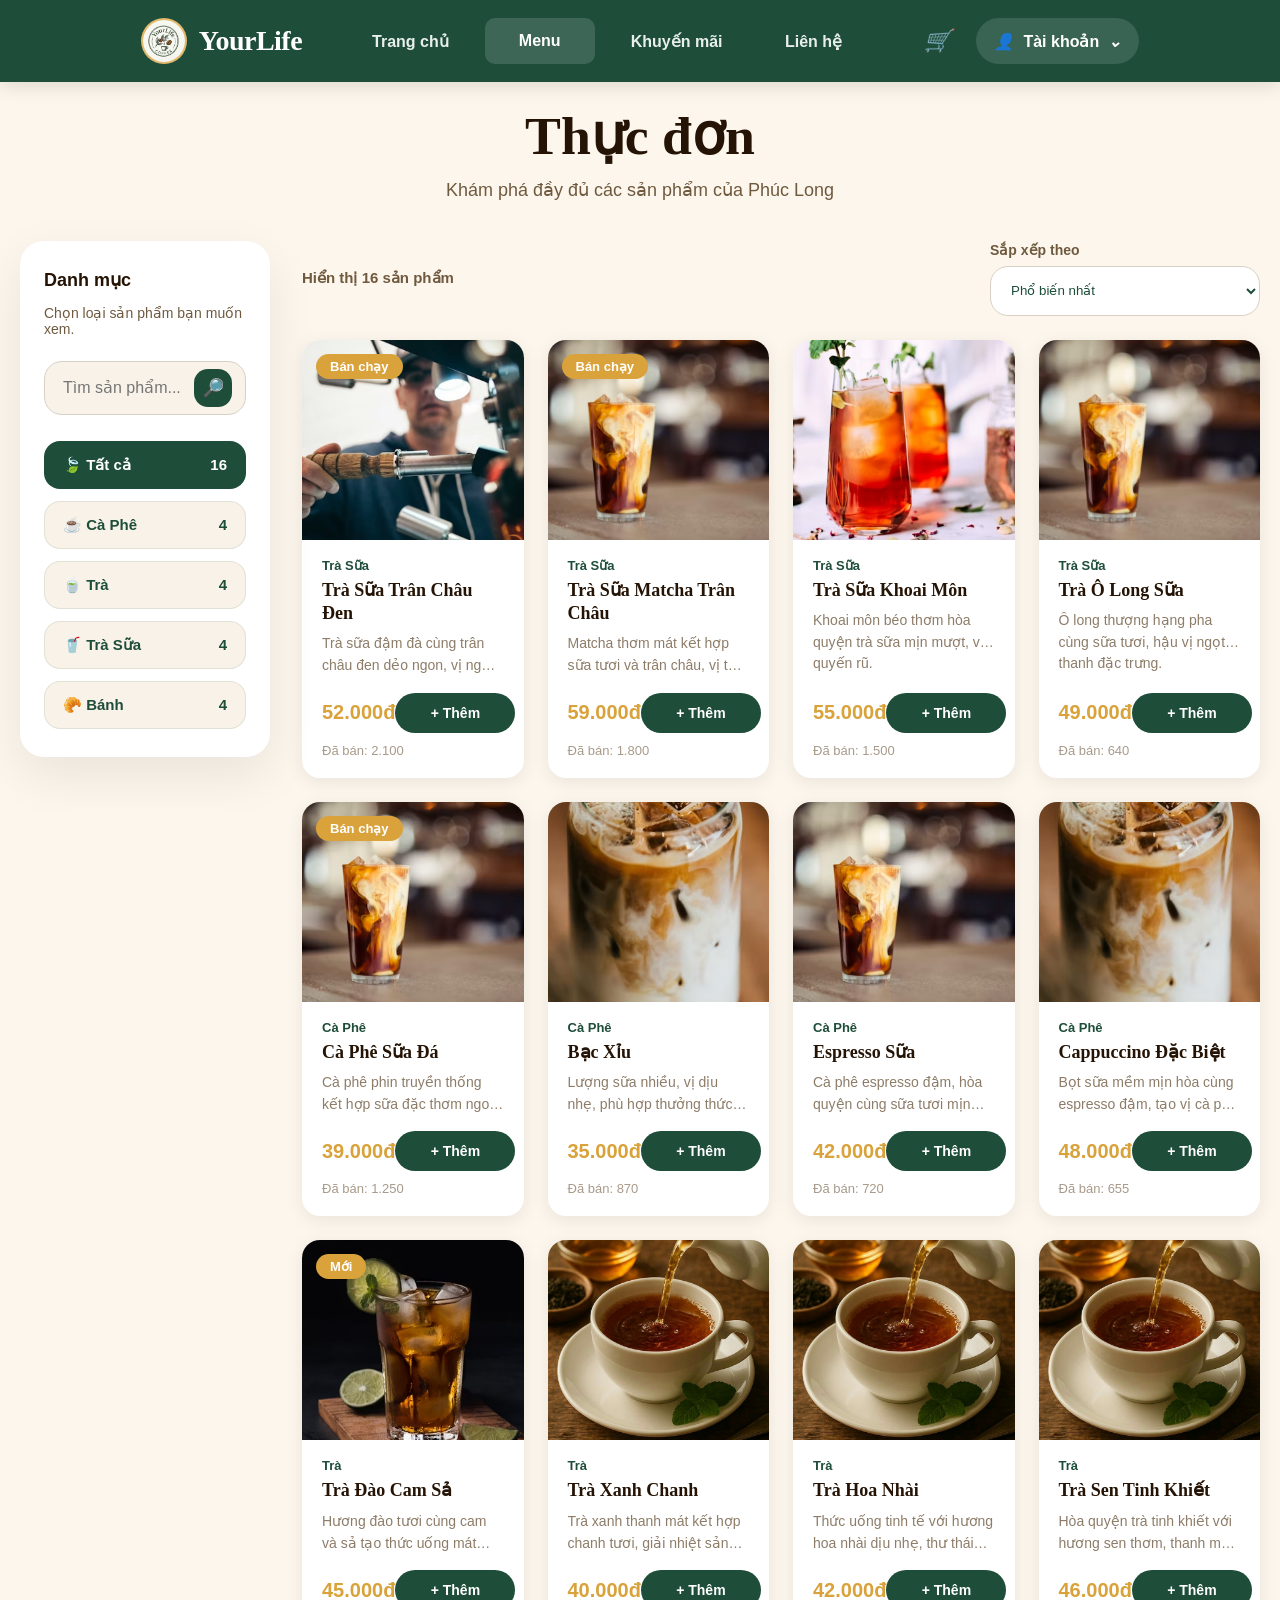
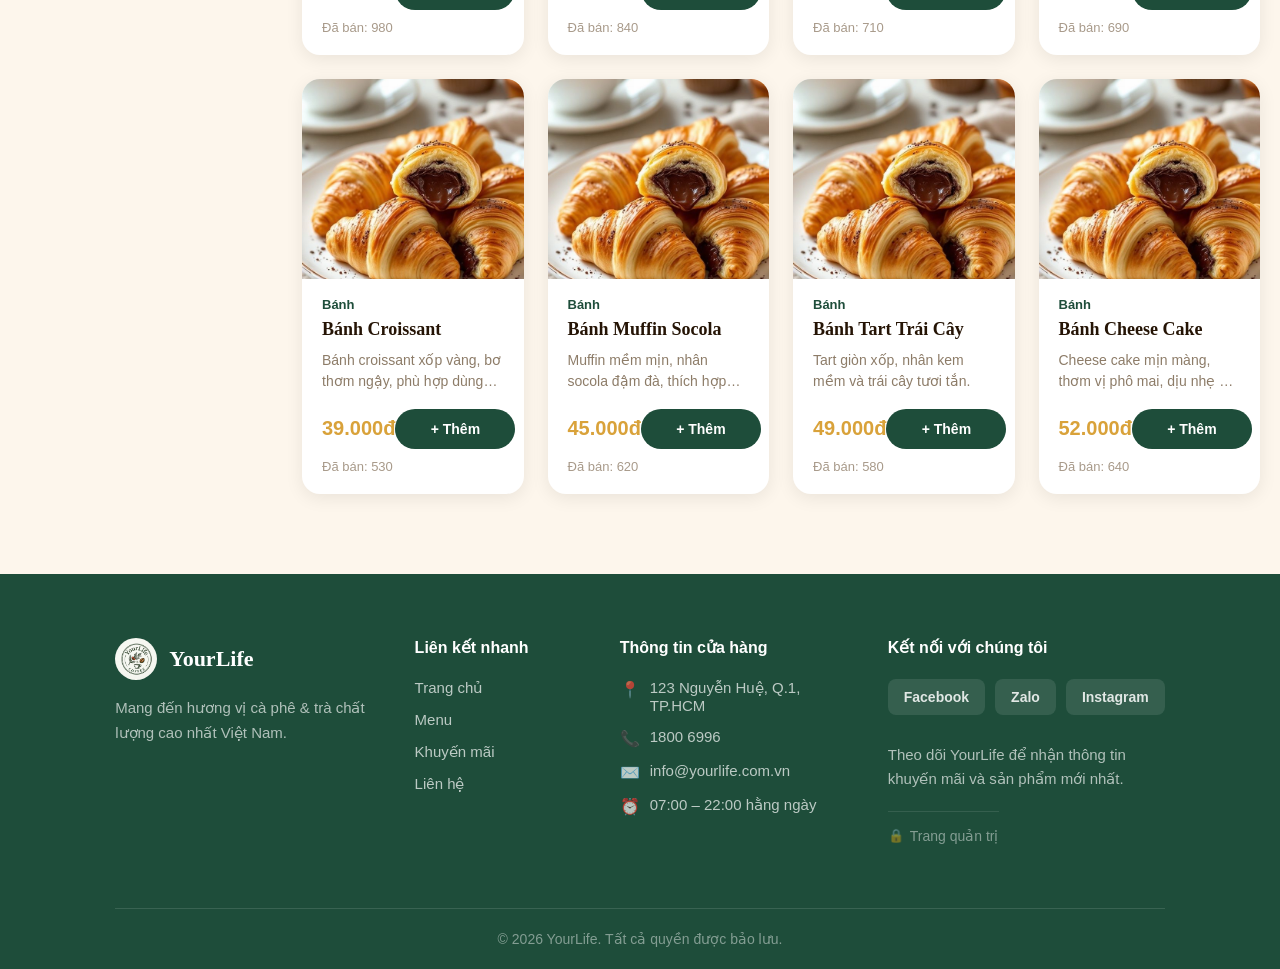
==== commit f09dd521: "cc" ====
--- a/Menu.html
+++ b/Menu.html
@@ -43,7 +43,7 @@
             <h1 class="menu-heading">Thực đơn</h1>
             <p class="menu-desc">Khám phá đầy đủ các sản phẩm của Phúc Long</p>
             <div class="menu-hero-actions">
-              <a href="./index.html" class="btn-primary">Trang chủ</a>
+             
        
             </div>
           </div>
--- a/assets/css/style.css
+++ b/assets/css/style.css
@@ -356,12 +356,12 @@
 .category-card:hover {
   transform: translateY(-4px);
 }
-main > section:not(.first-section):not(.stats):not(.second-section) {
+main > section:not(.first-section):not(.stats):not(.second-section):not(.menu-hero):not(.menu-layout) {
   padding: 60px 10%;
   background-color: var(--mau-nen);
 }
-main > section:not(.first-section):not(.stats):not(.second-section) h1,
-main > section:not(.first-section):not(.stats):not(.second-section) h2 {
+main > section:not(.first-section):not(.stats):not(.second-section):not(.menu-hero):not(.menu-layout) h1,
+main > section:not(.first-section):not(.stats):not(.second-section):not(.menu-hero):not(.menu-layout) h2 {
   font-family: Georgia, 'Times New Roman', serif;
   color: #251405;
   text-align: center;
@@ -532,21 +532,32 @@
    MENU PAGE
    ======================================== */
 
-.menu-hero {
-  padding: 40px 9% 25px;
-  background-color: var(--mau-nen);
-}
-
 .menu-hero-inner {
-  max-width: 1320px;
+  
+  width: calc(100% - 40px);
+  max-width: 1800px;
+    margin: 0 auto;
+    padding: 25px 0 0px;
+    min-height: 0;}
+
+
+/* Tiêu đề */
+.menu-title-group {
+  width: 100%;
+  text-align: center;
+
+}
+.menu-title-group h1 {
+    margin: 0 0 8px;
+    line-height: 1.1;
+}
+.menu-title-group .menu-desc {
+  text-align: center;
   margin: 0 auto;
-  display: grid;
-  grid-template-columns: 1fr;
-  gap: 20px;
-}
-
-.menu-title-group {
-  margin: 0;
+}
+
+.menu-title-group p {
+    margin: 0;
 }
 
 .menu-label {
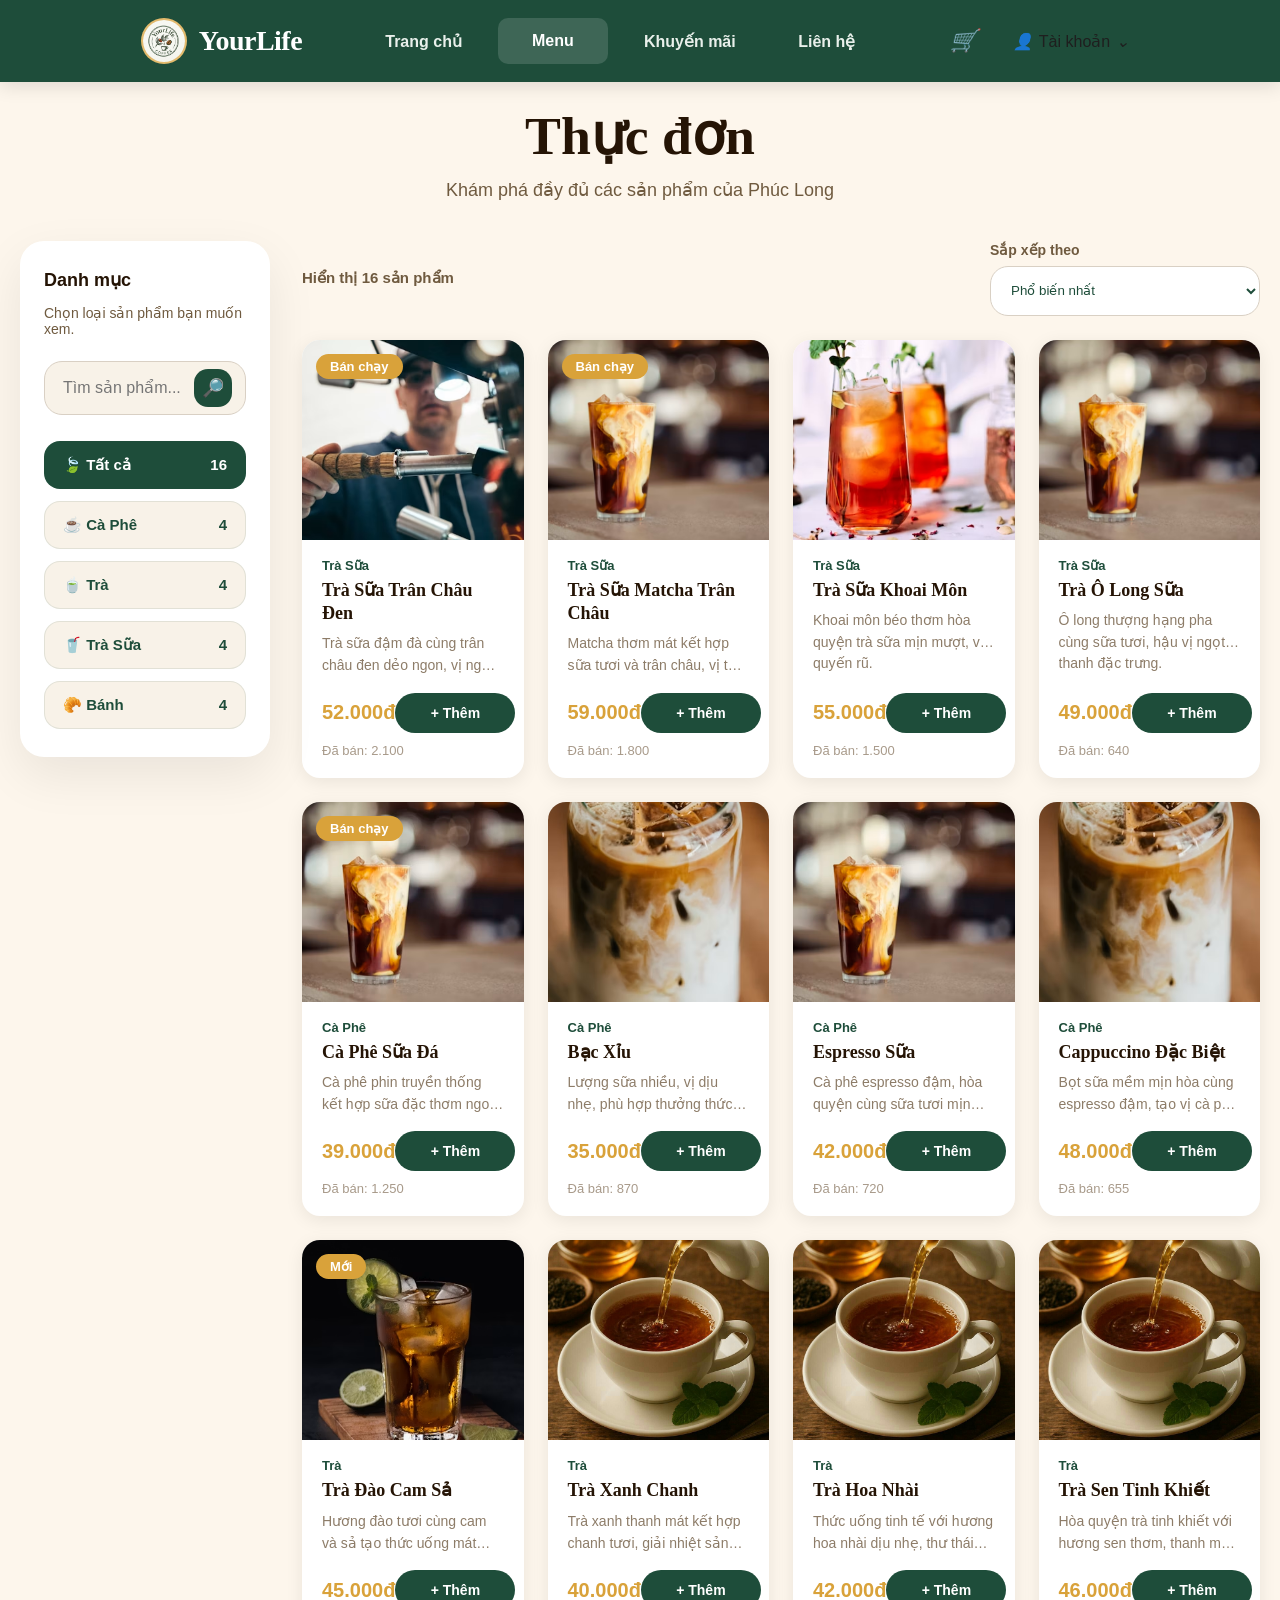
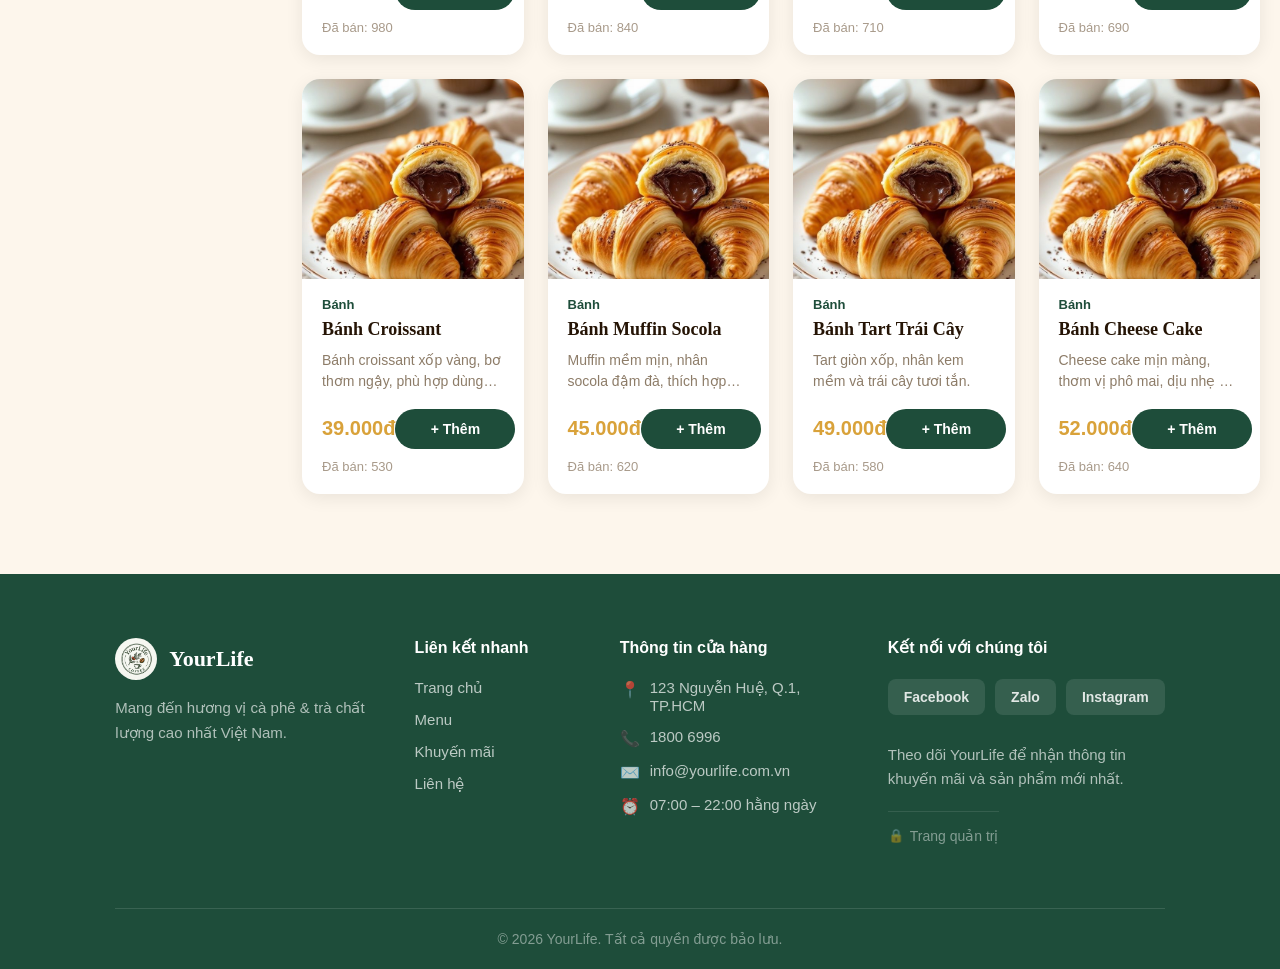
==== commit 5a3c782a: "Uppdate pages" ====
--- a/Menu.html
+++ b/Menu.html
@@ -19,8 +19,8 @@
         <ul class="nav">
           <li class="nav-item"><a href="./index.html" class="nav-link">Trang chủ</a></li>
           <li class="nav-item"><a href="./Menu.html" class="nav-link active">Menu</a></li>
-          <li class="nav-item"><a href="#" class="nav-link">Khuyến mãi</a></li>
-          <li class="nav-item"><a href="./pages/contact.html" class="nav-link">Liên hệ</a></li>
+          <li class="nav-item"><a href="./pages/khuyenmai.html" class="nav-link">Khuyến mãi</a></li>
+          <li class="nav-item"><a href="./pages/lienhe.html" class="nav-link">Liên hệ</a></li>
         </ul>
       </nav>
       <div class="header-action">
@@ -495,5 +495,6 @@
 
       updateProducts();
     </script>
-  </body>
-</html>
+  <script src="./assets/js/account-dropdown.js"></script>
+</body>
+</html>
